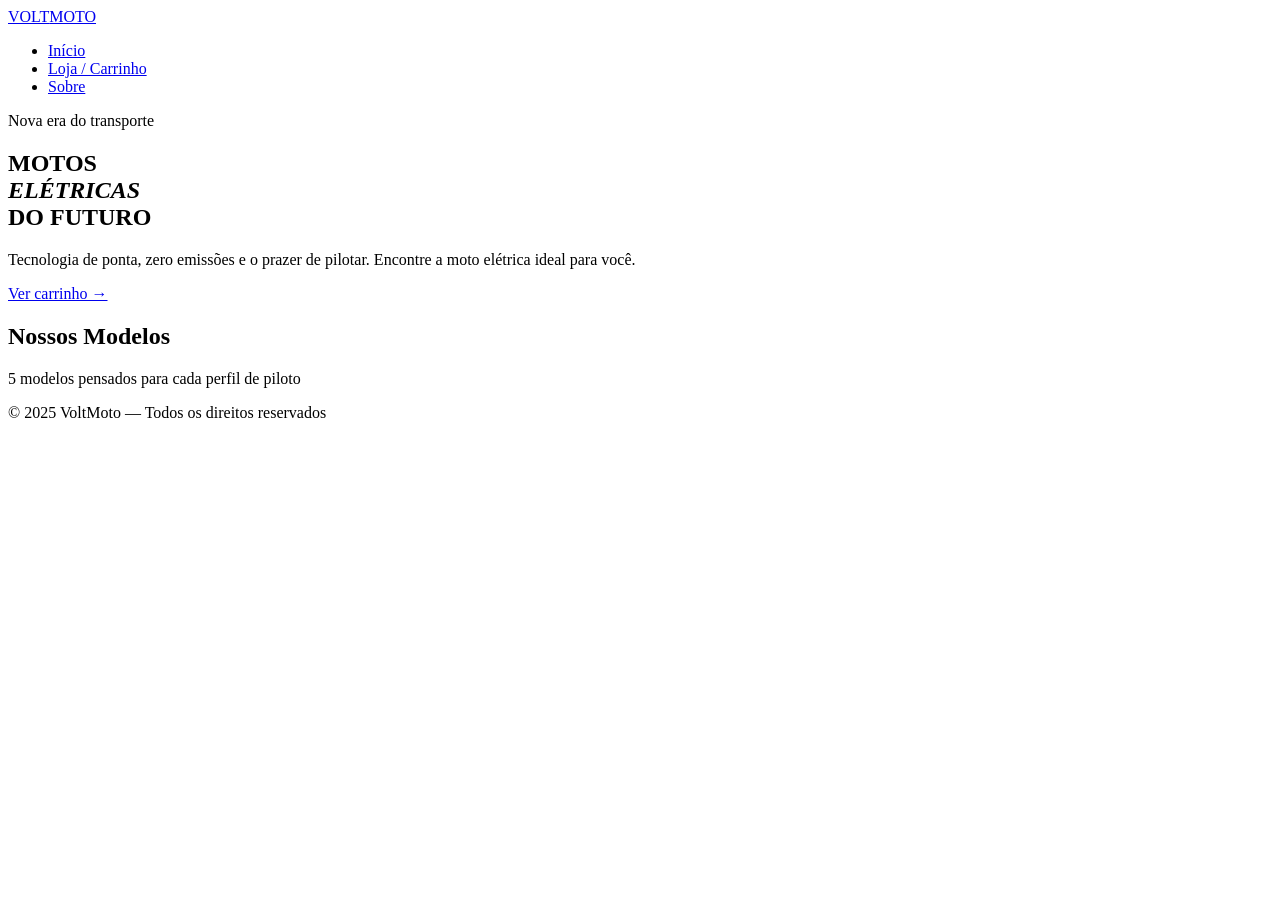
==== index.html @ ec7b8a83 "feat:estrutura do index" ====
<!DOCTYPE html>
<html lang="pt-BR">
<head>
  <meta charset="UTF-8" />
  <meta name="viewport" content="width=device-width, initial-scale=1.0" />
  <title>VoltMoto — Motos Elétricas</title>
  <link rel="stylesheet" href="src/css/estilo.css" />
</head>
<body>

  <nav>
    <a href="index.html" class="nav-logo">VOLT<span>MOTO</span></a>
    <ul class="nav-links">
      <li><a href="index.html" class="active">Início</a></li>
      <li><a href="pages/loja.html">Loja / Carrinho</a></li>
      <li><a href="pages/sobre.html">Sobre</a></li>
    </ul>
  </nav>

  <section class="hero">
    <p class="hero-tag">Nova era do transporte</p>
    <h1>MOTOS<br><em>ELÉTRICAS</em><br>DO FUTURO</h1>
    <p>Tecnologia de ponta, zero emissões e o prazer de pilotar. Encontre a moto elétrica ideal para você.</p>
    <a href="pages/loja.html" class="hero-cta">Ver carrinho →</a>
  </section>

  <section class="section">
    <h2 class="section-title">Nossos Modelos</h2>
    <p class="section-subtitle">5 modelos pensados para cada perfil de piloto</p>
    <div id="produtos-container"></div>
  </section>

  <footer>
    <p>© 2025 <span>VoltMoto</span> — Todos os direitos reservados</p>
  </footer>

  <script src="src/js/script.js"></script>
</body>
</html>
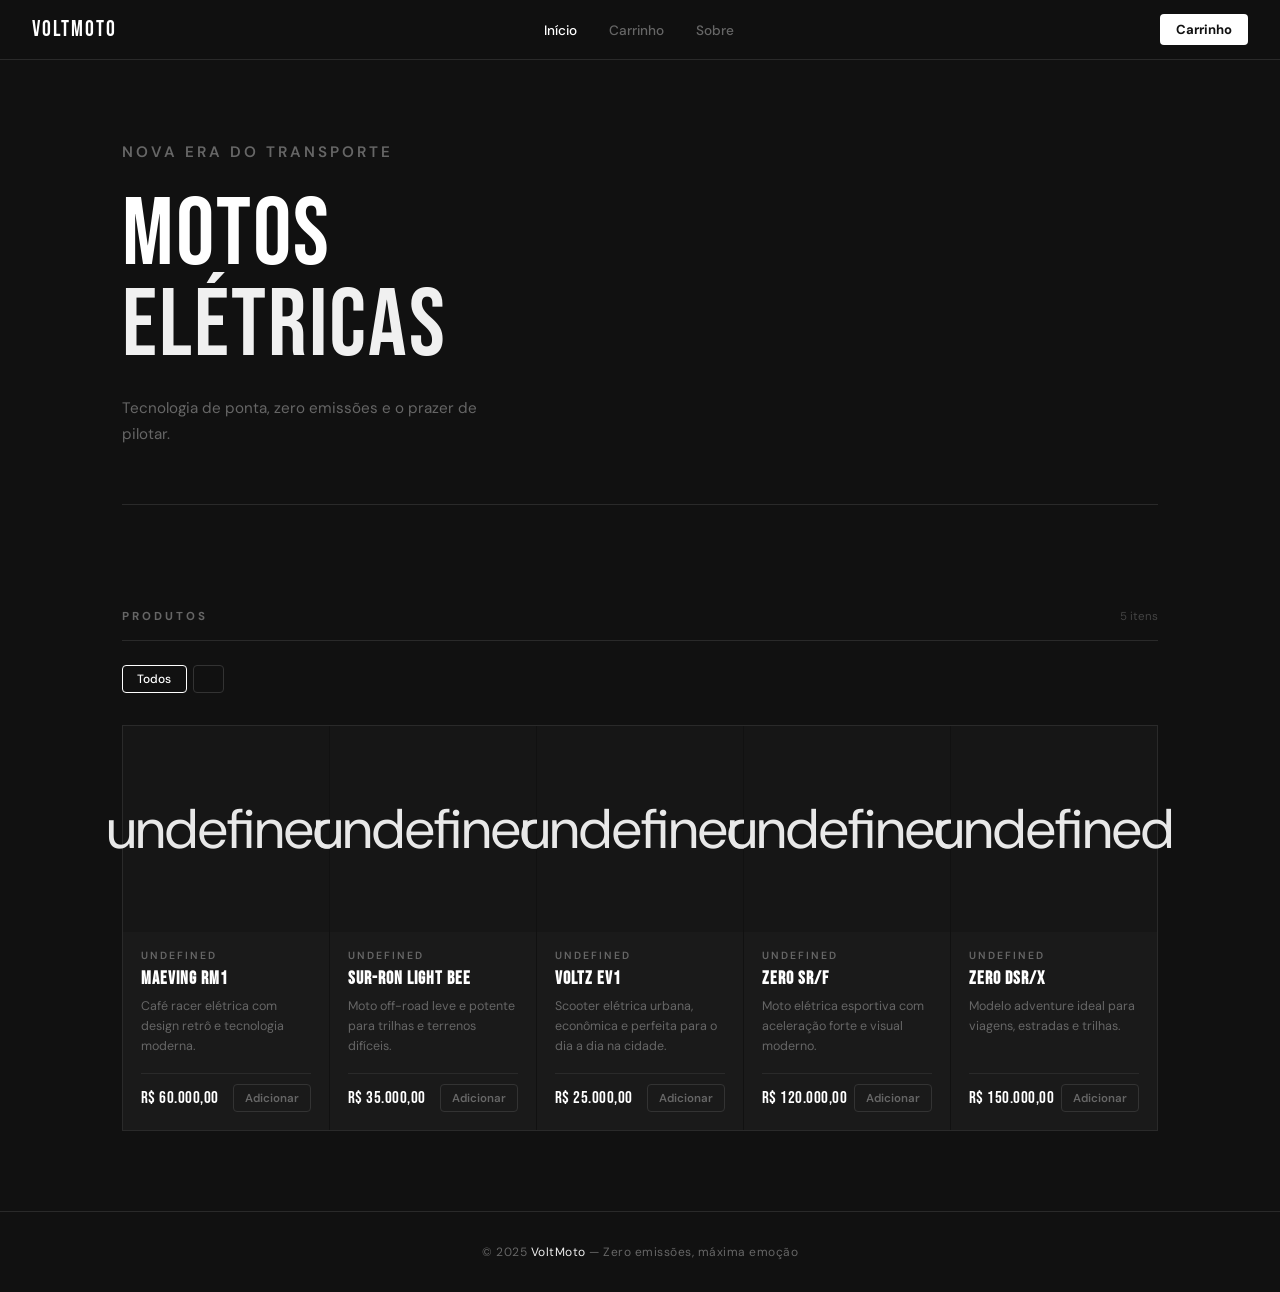
==== commit d7b04208: "fix:erro no index" ====
--- a/index.html
+++ b/index.html
@@ -1,38 +1,44 @@
 <!DOCTYPE html>
 <html lang="pt-BR">
 <head>
-  <meta charset="UTF-8" />
-  <meta name="viewport" content="width=device-width, initial-scale=1.0" />
+  <meta charset="UTF-8"/>
+  <meta name="viewport" content="width=device-width, initial-scale=1.0"/>
   <title>VoltMoto — Motos Elétricas</title>
-  <link rel="stylesheet" href="src/css/estilo.css" />
+  <link rel="stylesheet" href="src/css/estilo.css"/>
 </head>
 <body>
+
+  <div class="toast" id="toast"></div>
 
   <nav>
     <a href="index.html" class="nav-logo">VOLT<span>MOTO</span></a>
     <ul class="nav-links">
-      <li><a href="index.html" class="active">Início</a></li>
-      <li><a href="pages/loja.html">Loja / Carrinho</a></li>
+      <li><a href="index.html" class="ativo">Início</a></li>
+      <li><a href="pages/loja.html">Carrinho</a></li>
       <li><a href="pages/sobre.html">Sobre</a></li>
     </ul>
+    <a href="pages/loja.html" class="nav-cart">
+      Carrinho <span class="cart-badge" id="badge" style="display:none">0</span>
+    </a>
   </nav>
 
-  <section class="hero">
-    <p class="hero-tag">Nova era do transporte</p>
-    <h1>MOTOS<br><em>ELÉTRICAS</em><br>DO FUTURO</h1>
-    <p>Tecnologia de ponta, zero emissões e o prazer de pilotar. Encontre a moto elétrica ideal para você.</p>
-    <a href="pages/loja.html" class="hero-cta">Ver carrinho →</a>
+  <div class="hero">
+    <p class="hero-eyebrow">Nova era do transporte</p>
+    <h1>MOTOS<br><em>ELÉTRICAS</em></h1>
+    <p>Tecnologia de ponta, zero emissões e o prazer de pilotar.</p>
+    <div class="hero-divider"></div>
+  </div>
+
+  <section class="secao">
+    <div class="secao-header">
+      <span class="secao-titulo">Produtos</span>
+      <span class="secao-count" id="count-label"></span>
+    </div>
+    <div class="filtros" id="filtros"></div>
+    <div class="grid" id="grid-produtos"></div>
   </section>
 
-  <section class="section">
-    <h2 class="section-title">Nossos Modelos</h2>
-    <p class="section-subtitle">5 modelos pensados para cada perfil de piloto</p>
-    <div id="produtos-container"></div>
-  </section>
-
-  <footer>
-    <p>© 2025 <span>VoltMoto</span> — Todos os direitos reservados</p>
-  </footer>
+  <footer><p>© 2025 <span>VoltMoto</span> — Zero emissões, máxima emoção</p></footer>
 
   <script src="src/js/script.js"></script>
 </body>
--- a/src/css/estilo.css
+++ b/src/css/estilo.css
@@ -0,0 +1,227 @@
+@import url('https://fonts.googleapis.com/css2?family=Bebas+Neue&family=DM+Sans:ital,opsz,wght@0,9..40,300;0,9..40,400;0,9..40,500;1,9..40,300&display=swap');
+ 
+:root {
+  --bg:        #111;
+  --bg2:       #161616;
+  --card:      #1a1a1a;
+  --border:    #2a2a2a;
+  --border2:   #333;
+  --texto:     #e8e8e8;
+  --suave:     #666;
+  --suave2:    #444;
+  --branco:    #fff;
+  --acento:    #f0f0f0;
+  --destaque:  #e5e5e5;
+  --radius:    4px;
+  --radius-lg: 12px;
+}
+*, *::before, *::after { margin: 0; padding: 0; box-sizing: border-box; }
+html { scroll-behavior: smooth; }
+body {
+  font-family: 'DM Sans', sans-serif;
+  background: var(--bg);
+  color: var(--texto);
+  min-height: 100vh;
+  -webkit-font-smoothing: antialiased;
+}
+ 
+/* ── NAV ── */
+nav {
+  height: 60px;
+  border-bottom: 1px solid var(--border);
+  display: flex;
+  align-items: center;
+  justify-content: space-between;
+  padding: 0 2rem;
+  position: sticky;
+  top: 0;
+  z-index: 200;
+  background: rgba(17,17,17,0.97);
+  backdrop-filter: blur(12px);
+}
+.nav-logo {
+  font-family: 'Bebas Neue', sans-serif;
+  font-size: 1.4rem;
+  text-decoration: none;
+  color: var(--branco);
+  letter-spacing: 2px;
+}
+.nav-links { list-style: none; display: flex; gap: 2rem; }
+.nav-links a {
+  color: var(--suave);
+  text-decoration: none;
+  font-size: 0.85rem;
+  font-weight: 500;
+  transition: color 0.15s;
+}
+.nav-links a:hover, .nav-links a.ativo { color: var(--branco); }
+.nav-cart {
+  background: var(--branco);
+  color: #111;
+  border: none;
+  padding: 0.45rem 1rem;
+  border-radius: var(--radius);
+  font-family: 'DM Sans', sans-serif;
+  font-weight: 700;
+  font-size: 0.82rem;
+  cursor: pointer;
+  display: flex;
+  align-items: center;
+  gap: 0.5rem;
+  transition: opacity 0.2s;
+  text-decoration: none;
+}
+.nav-cart:hover { opacity: 0.85; }
+.cart-badge {
+  background: #111;
+  color: #fff;
+  border-radius: var(--radius);
+  width: 18px; height: 18px;
+  display: flex; align-items: center; justify-content: center;
+  font-size: 0.7rem; font-weight: 900;
+}
+ 
+/* ── HERO ── */
+.hero { padding: 5rem 2rem 4rem; max-width: 1100px; margin: 0 auto; }
+.hero-eyebrow {
+  font-size: 0.72rem; font-weight: 600; text-transform: uppercase;
+  letter-spacing: 3px; color: var(--suave); margin-bottom: 1.5rem;
+}
+.hero h1 {
+  font-family: 'Bebas Neue', sans-serif;
+  font-size: clamp(3rem, 8vw, 6rem);
+  font-weight: 400; line-height: 0.95;
+  letter-spacing: 2px; color: var(--branco); margin-bottom: 1.5rem;
+}
+.hero h1 em { font-style: normal; color: var(--acento); }
+.hero p { font-size: 0.95rem; color: var(--suave); max-width: 400px; line-height: 1.7; }
+.hero-divider { width: 100%; height: 1px; background: var(--border); margin: 3.5rem 0 0; }
+ 
+/* ── SEÇÃO ── */
+.secao { max-width: 1100px; margin: 0 auto; padding: 2.5rem 2rem 5rem; }
+.secao-header {
+  display: flex; align-items: baseline; justify-content: space-between;
+  margin-bottom: 1.5rem; padding-bottom: 1rem; border-bottom: 1px solid var(--border);
+}
+.secao-titulo { font-size: 0.72rem; font-weight: 700; text-transform: uppercase; letter-spacing: 3px; color: var(--suave); }
+.secao-count { font-size: 0.72rem; color: var(--suave2); }
+ 
+/* ── FILTROS ── */
+.filtros { display: flex; gap: 0.4rem; margin-bottom: 2rem; flex-wrap: wrap; }
+.filtro-btn {
+  background: transparent; border: 1px solid var(--border2);
+  color: var(--suave); padding: 0.3rem 0.9rem;
+  border-radius: var(--radius); font-family: 'DM Sans', sans-serif;
+  font-weight: 500; font-size: 0.75rem; cursor: pointer; transition: all 0.15s;
+}
+.filtro-btn.ativo, .filtro-btn:hover { border-color: var(--branco); color: var(--branco); }
+ 
+/* ── GRID ── */
+.grid {
+  display: grid;
+  grid-template-columns: repeat(auto-fill, minmax(200px, 1fr));
+  gap: 1px; border: 1px solid var(--border);
+}
+ 
+/* ── CARD ── */
+.card { background: var(--card); display: flex; flex-direction: column; transition: background 0.2s; animation: fadeUp 0.4s ease both; }
+.card:hover { background: #202020; }
+@keyframes fadeUp { from { opacity: 0; transform: translateY(14px); } to { opacity: 1; transform: translateY(0); } }
+.card-img { width: 100%; aspect-ratio: 1; background: var(--bg2); display: flex; align-items: center; justify-content: center; font-size: 3.5rem; }
+.card-body { padding: 1.1rem; display: flex; flex-direction: column; flex: 1; gap: 0.45rem; }
+.card-badge { font-size: 0.65rem; font-weight: 600; text-transform: uppercase; letter-spacing: 2px; color: var(--suave); }
+.card-nome { font-family: 'Bebas Neue', sans-serif; font-size: 1.15rem; color: var(--branco); line-height: 1.1; letter-spacing: 1px; }
+.card-desc { font-size: 0.78rem; color: var(--suave); line-height: 1.6; flex: 1; }
+.card-footer { display: flex; align-items: center; justify-content: space-between; margin-top: 0.6rem; padding-top: 0.6rem; border-top: 1px solid var(--border); }
+.card-preco { font-family: 'Bebas Neue', sans-serif; font-size: 1.05rem; color: var(--branco); letter-spacing: 0.5px; }
+.card-btn {
+  background: transparent; border: 1px solid var(--border2);
+  color: var(--suave); padding: 0.35rem 0.7rem;
+  font-family: 'DM Sans', sans-serif; font-weight: 600; font-size: 0.72rem;
+  cursor: pointer; border-radius: var(--radius); transition: all 0.15s;
+}
+.card-btn:hover { border-color: var(--branco); color: var(--branco); }
+.card-btn.adicionado { border-color: var(--acento); color: var(--acento); }
+ 
+/* ── TOAST ── */
+.toast {
+  position: fixed; bottom: 1.5rem; left: 50%;
+  transform: translateX(-50%) translateY(80px); opacity: 0;
+  background: var(--branco); color: #111;
+  padding: 0.65rem 1.25rem; border-radius: var(--radius-lg);
+  font-weight: 700; font-size: 0.85rem; z-index: 9999;
+  transition: all 0.3s cubic-bezier(.34,1.56,.64,1); white-space: nowrap;
+}
+.toast.show { transform: translateX(-50%) translateY(0); opacity: 1; }
+ 
+/* ── CARRINHO PAGE (loja.html) ── */
+.carrinho-layout { display: grid; grid-template-columns: 1fr 340px; gap: 2rem; align-items: start; }
+@media (max-width: 860px) { .carrinho-layout { grid-template-columns: 1fr; } }
+.carrinho-lista { list-style: none; display: flex; flex-direction: column; gap: 0.75rem; }
+.carrinho-item {
+  display: flex; align-items: center; gap: 1rem;
+  padding: 1rem; border: 1px solid var(--border);
+  border-radius: var(--radius-lg); background: var(--card); transition: border-color 0.15s;
+}
+.carrinho-item:hover { border-color: var(--border2); }
+.item-img { width: 60px; height: 60px; border-radius: var(--radius); background: var(--bg2); flex-shrink: 0; display: flex; align-items: center; justify-content: center; font-size: 1.8rem; }
+.item-info { flex: 1; }
+.item-nome { font-family: 'Bebas Neue', sans-serif; font-size: 1rem; letter-spacing: 1px; color: var(--branco); }
+.item-qtd { font-size: 0.75rem; color: var(--suave); margin-top: 2px; }
+.item-valor { font-family: 'Bebas Neue', sans-serif; font-size: 1.05rem; color: var(--branco); white-space: nowrap; }
+ 
+/* ── RESUMO ── */
+.resumo-box {
+  border: 1px solid var(--border); border-radius: var(--radius-lg);
+  padding: 1.5rem; background: var(--card); position: sticky; top: 80px;
+}
+.resumo-box h3 { font-family: 'Bebas Neue', sans-serif; font-size: 1rem; letter-spacing: 2px; text-transform: uppercase; color: var(--suave); margin-bottom: 1.5rem; }
+.resumo-linha { display: flex; justify-content: space-between; align-items: center; padding: 0.6rem 0; border-bottom: 1px solid var(--border); }
+.resumo-linha:last-of-type { border-bottom: none; }
+.resumo-linha .rl { font-size: 0.72rem; font-weight: 600; text-transform: uppercase; letter-spacing: 1.5px; color: var(--suave); }
+.resumo-linha .rv { font-size: 0.85rem; font-weight: 600; color: var(--texto); }
+.resumo-linha .rv.verde { color: var(--acento); }
+.resumo-total { display: flex; justify-content: space-between; align-items: baseline; padding: 1rem 0; border-top: 1px solid var(--border2); margin-top: 0.5rem; }
+.resumo-total .rl { font-size: 0.68rem; font-weight: 700; text-transform: uppercase; letter-spacing: 2px; color: var(--suave); }
+#total-valor { font-family: 'Bebas Neue', sans-serif; font-size: 2rem; color: var(--branco); letter-spacing: 1px; transition: color 0.3s; }
+#total-valor.com-desconto { color: var(--destaque); }
+.btn-desc {
+  width: 100%; margin-top: 1rem; margin-bottom: 0.5rem; padding: 0.7rem;
+  background: transparent; border: 1px solid var(--border2);
+  color: var(--suave); font-family: 'DM Sans', sans-serif; font-weight: 600;
+  font-size: 0.75rem; text-transform: uppercase; letter-spacing: 1px;
+  cursor: pointer; border-radius: var(--radius); transition: all 0.15s;
+}
+.btn-desc:hover:not(:disabled) { border-color: var(--branco); color: var(--branco); }
+.btn-desc:disabled { opacity: 0.3; cursor: not-allowed; }
+.btn-fin {
+  width: 100%; padding: 0.82rem; background: var(--branco); border: none;
+  color: #111; font-family: 'DM Sans', sans-serif; font-weight: 700;
+  font-size: 0.88rem; cursor: pointer; border-radius: var(--radius); transition: opacity 0.15s;
+}
+.btn-fin:hover { opacity: 0.85; }
+.carrinho-vazio { text-align: center; padding: 4rem 1rem; color: var(--suave); }
+.carrinho-vazio span { font-size: 3rem; display: block; margin-bottom: 1rem; opacity: 0.3; }
+.carrinho-vazio p { font-size: 0.88rem; margin-bottom: 1.5rem; }
+.carrinho-vazio a {
+  display: inline-block; padding: 0.6rem 1.4rem;
+  border: 1px solid var(--border2); color: var(--suave);
+  text-decoration: none; border-radius: var(--radius);
+  font-size: 0.8rem; font-weight: 600; transition: all 0.15s;
+}
+.carrinho-vazio a:hover { border-color: var(--branco); color: var(--branco); }
+ 
+/* ── SOBRE ── */
+.sobre { max-width: 680px; margin: 0 auto; padding: 5rem 2rem; }
+.sobre h2 { font-family: 'Bebas Neue', sans-serif; font-size: clamp(2.5rem,6vw,4rem); font-weight: 400; letter-spacing: 2px; color: var(--branco); margin-bottom: 0.5rem; line-height: 1; }
+.sobre-sub { font-size: 0.72rem; color: var(--suave); text-transform: uppercase; letter-spacing: 3px; font-weight: 600; margin-bottom: 3rem; display: block; }
+.sobre-bloco { border-top: 1px solid var(--border); padding: 1.5rem 0; font-size: 0.88rem; color: var(--suave); line-height: 1.8; }
+.sobre-bloco strong { color: var(--texto); }
+.sobre-nums { display: grid; grid-template-columns: repeat(3,1fr); gap: 1px; border: 1px solid var(--border); margin: 3rem 0; }
+.num-card { padding: 2rem 1.5rem; background: var(--card); }
+.num-card .n { font-family: 'Bebas Neue', sans-serif; font-size: 2.5rem; color: var(--acento); display: block; letter-spacing: 1px; }
+.num-card .nl { font-size: 0.68rem; color: var(--suave); text-transform: uppercase; letter-spacing: 2px; font-weight: 600; margin-top: 0.25rem; display: block; }
+ 
+/* ── FOOTER ── */
+footer { border-top: 1px solid var(--border); padding: 2rem; text-align: center; color: var(--suave); font-size: 0.75rem; letter-spacing: 0.5px; }
+footer span { color: var(--acento); }
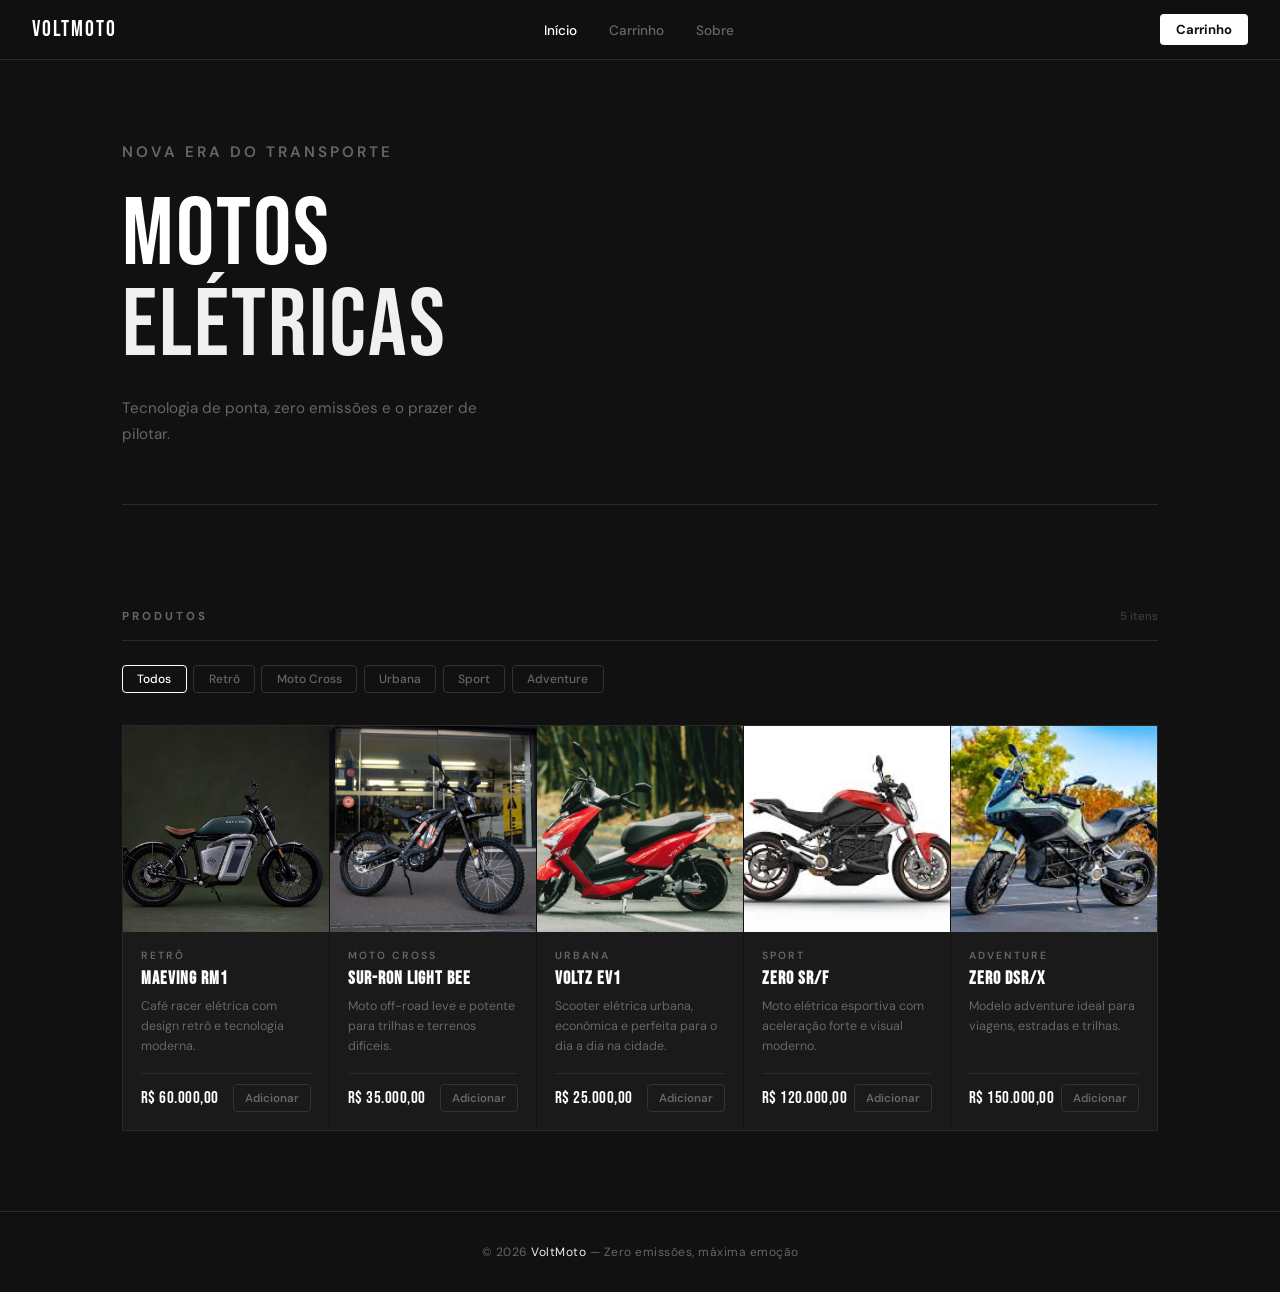
==== commit ba447a86: "feat:projeto finalizado" ====
--- a/index.html
+++ b/index.html
@@ -38,7 +38,7 @@
     <div class="grid" id="grid-produtos"></div>
   </section>
 
-  <footer><p>© 2025 <span>VoltMoto</span> — Zero emissões, máxima emoção</p></footer>
+  <footer><p>© 2026 <span>VoltMoto</span> — Zero emissões, máxima emoção</p></footer>
 
   <script src="src/js/script.js"></script>
 </body>
--- a/src/css/estilo.css
+++ b/src/css/estilo.css
@@ -127,7 +127,8 @@
 .card { background: var(--card); display: flex; flex-direction: column; transition: background 0.2s; animation: fadeUp 0.4s ease both; }
 .card:hover { background: #202020; }
 @keyframes fadeUp { from { opacity: 0; transform: translateY(14px); } to { opacity: 1; transform: translateY(0); } }
-.card-img { width: 100%; aspect-ratio: 1; background: var(--bg2); display: flex; align-items: center; justify-content: center; font-size: 3.5rem; }
+.card-img { width: 100%; aspect-ratio: 1; background: var(--bg2); display: flex; align-items: center; justify-content: center; font-size: 3.5rem; overflow: hidden; }
+.card-img img { width: 100%; height: 100%; object-fit: cover; display: block; }
 .card-body { padding: 1.1rem; display: flex; flex-direction: column; flex: 1; gap: 0.45rem; }
 .card-badge { font-size: 0.65rem; font-weight: 600; text-transform: uppercase; letter-spacing: 2px; color: var(--suave); }
 .card-nome { font-family: 'Bebas Neue', sans-serif; font-size: 1.15rem; color: var(--branco); line-height: 1.1; letter-spacing: 1px; }
@@ -164,7 +165,8 @@
   border-radius: var(--radius-lg); background: var(--card); transition: border-color 0.15s;
 }
 .carrinho-item:hover { border-color: var(--border2); }
-.item-img { width: 60px; height: 60px; border-radius: var(--radius); background: var(--bg2); flex-shrink: 0; display: flex; align-items: center; justify-content: center; font-size: 1.8rem; }
+.item-img { width: 60px; height: 60px; border-radius: var(--radius); background: var(--bg2); flex-shrink: 0; display: flex; align-items: center; justify-content: center; font-size: 1.8rem; overflow: hidden; }
+.item-img img { width: 100%; height: 100%; object-fit: cover; display: block; }
 .item-info { flex: 1; }
 .item-nome { font-family: 'Bebas Neue', sans-serif; font-size: 1rem; letter-spacing: 1px; color: var(--branco); }
 .item-qtd { font-size: 0.75rem; color: var(--suave); margin-top: 2px; }
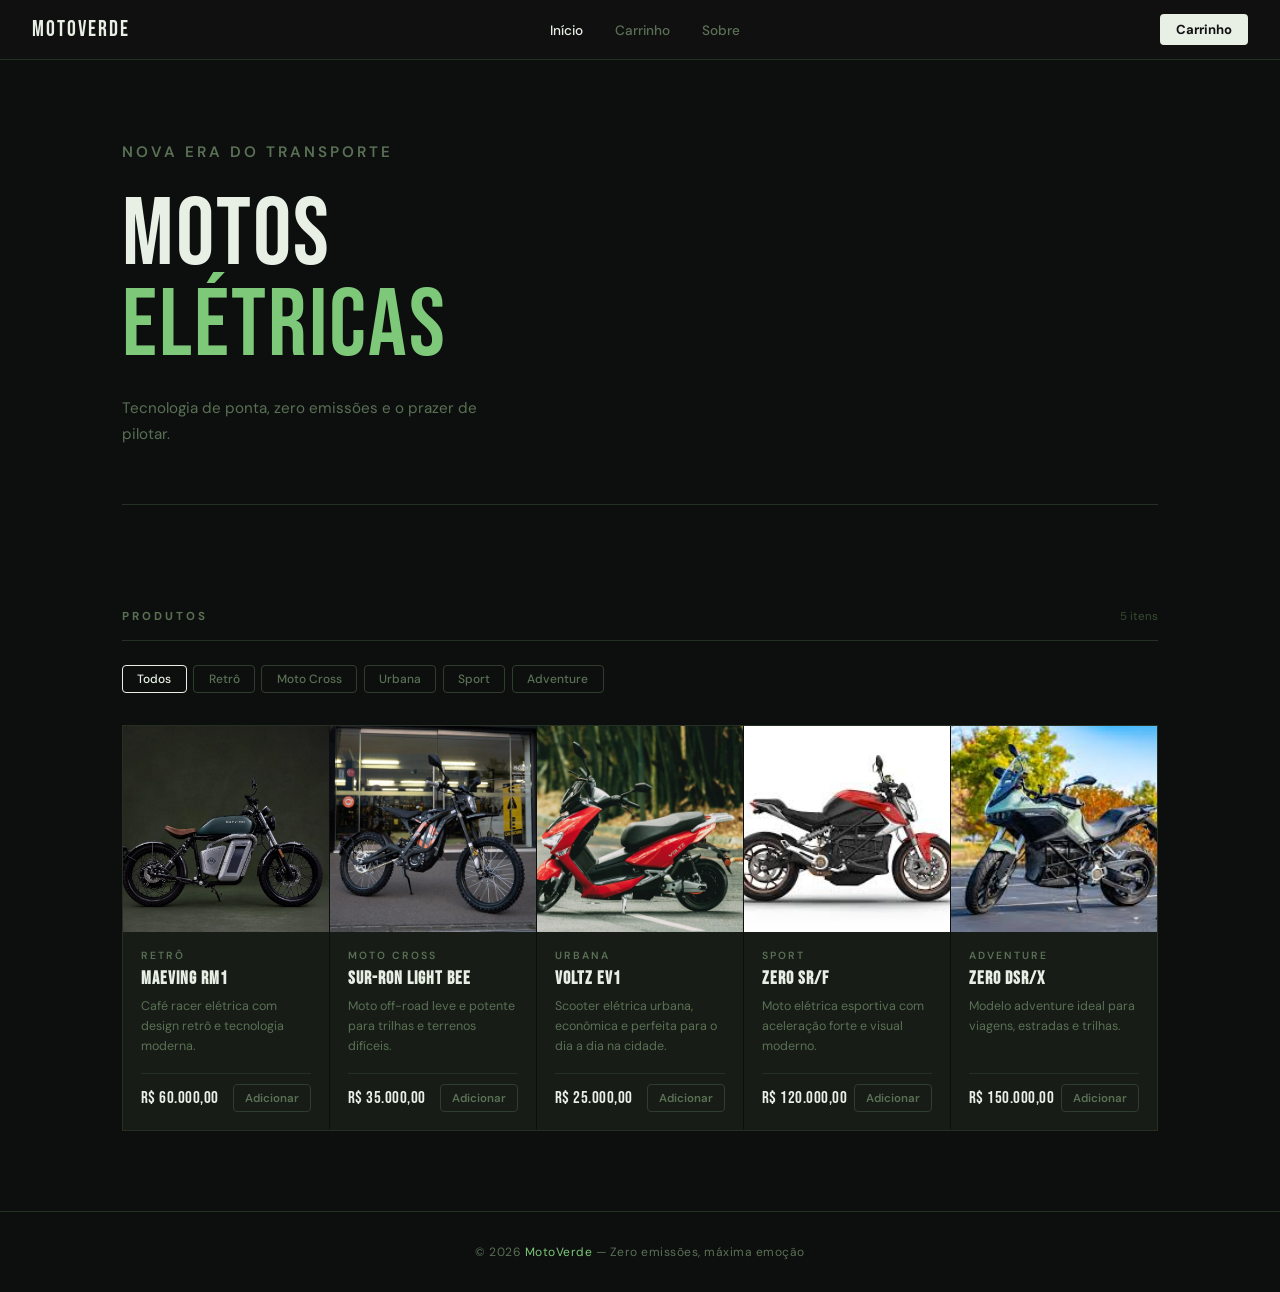
==== commit 7136d932: "feat:agora projeto finalizado" ====
--- a/index.html
+++ b/index.html
@@ -3,7 +3,7 @@
 <head>
   <meta charset="UTF-8"/>
   <meta name="viewport" content="width=device-width, initial-scale=1.0"/>
-  <title>VoltMoto — Motos Elétricas</title>
+  <title>MotoVerde — Motos Elétricas</title>
   <link rel="stylesheet" href="src/css/estilo.css"/>
 </head>
 <body>
@@ -11,7 +11,7 @@
   <div class="toast" id="toast"></div>
 
   <nav>
-    <a href="index.html" class="nav-logo">VOLT<span>MOTO</span></a>
+    <a href="index.html" class="nav-logo">Moto<span>Verde</span></a>
     <ul class="nav-links">
       <li><a href="index.html" class="ativo">Início</a></li>
       <li><a href="pages/loja.html">Carrinho</a></li>
@@ -38,7 +38,7 @@
     <div class="grid" id="grid-produtos"></div>
   </section>
 
-  <footer><p>© 2026 <span>VoltMoto</span> — Zero emissões, máxima emoção</p></footer>
+  <footer><p>© 2026 <span>MotoVerde</span> — Zero emissões, máxima emoção</p></footer>
 
   <script src="src/js/script.js"></script>
 </body>
--- a/src/css/estilo.css
+++ b/src/css/estilo.css
@@ -1,17 +1,17 @@
 @import url('https://fonts.googleapis.com/css2?family=Bebas+Neue&family=DM+Sans:ital,opsz,wght@0,9..40,300;0,9..40,400;0,9..40,500;1,9..40,300&display=swap');
  
 :root {
-  --bg:        #111;
-  --bg2:       #161616;
-  --card:      #1a1a1a;
-  --border:    #2a2a2a;
-  --border2:   #333;
-  --texto:     #e8e8e8;
-  --suave:     #666;
-  --suave2:    #444;
-  --branco:    #fff;
-  --acento:    #f0f0f0;
-  --destaque:  #e5e5e5;
+  --bg:        #0d0f0e;
+  --bg2:       #131712;
+  --card:      #171c16;
+  --border:    #253024;
+  --border2:   #2f3d2e;
+  --texto:     #dde8db;
+  --suave:     #5a7055;
+  --suave2:    #374d33;
+  --branco:    #e8f0e6;
+  --acento:    #7ec87a;
+  --destaque:  #a8d8a4;
   --radius:    4px;
   --radius-lg: 12px;
 }
